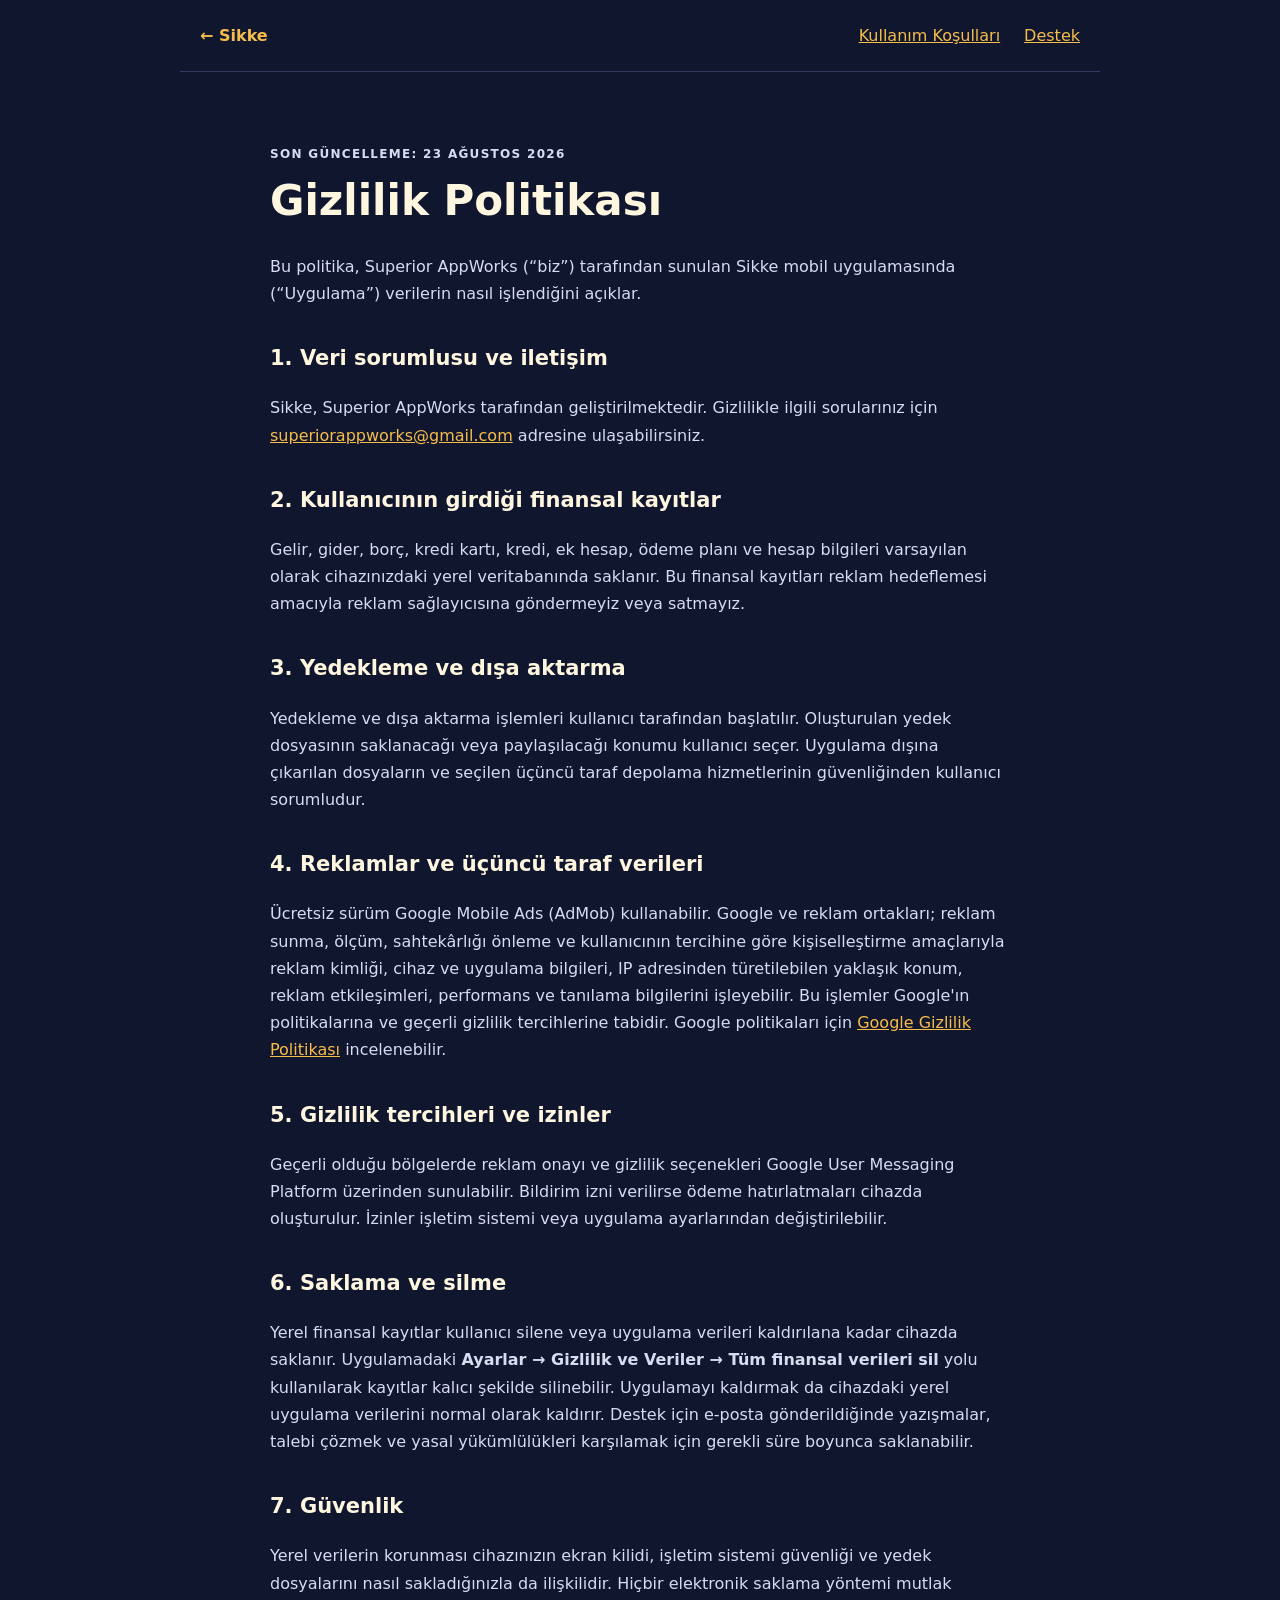
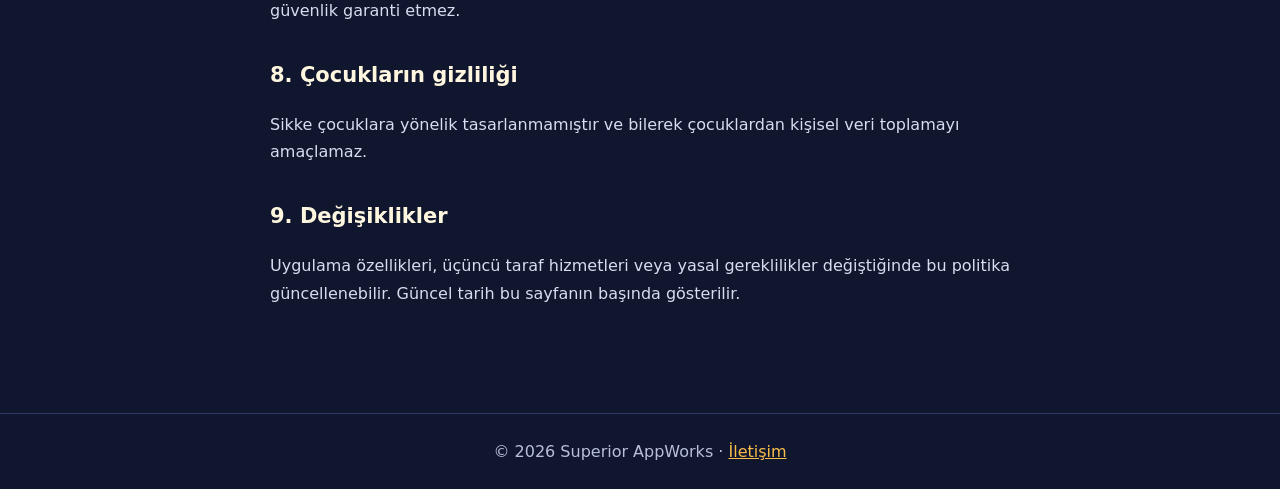
==== privacy.html @ 4087d080 "Add files via upload Sikke yasal ve destek sayfaları eklendi" ====
<!doctype html>
<html lang="tr"><head><meta charset="utf-8"><meta name="viewport" content="width=device-width,initial-scale=1"><title>Sikke Gizlilik Politikası</title><link rel="stylesheet" href="style.css"></head>
<body><nav><a href="index.html">← Sikke</a><a href="terms.html">Kullanım Koşulları</a><a href="support.html">Destek</a></nav>
<main class="document">
  <p class="eyebrow">SON GÜNCELLEME: 23 AĞUSTOS 2026</p><h1>Gizlilik Politikası</h1>
  <p>Bu politika, Superior AppWorks (“biz”) tarafından sunulan Sikke mobil uygulamasında (“Uygulama”) verilerin nasıl işlendiğini açıklar.</p>
  <h2>1. Veri sorumlusu ve iletişim</h2><p>Sikke, Superior AppWorks tarafından geliştirilmektedir. Gizlilikle ilgili sorularınız için <a href="mailto:superiorappworks@gmail.com">superiorappworks@gmail.com</a> adresine ulaşabilirsiniz.</p>
  <h2>2. Kullanıcının girdiği finansal kayıtlar</h2><p>Gelir, gider, borç, kredi kartı, kredi, ek hesap, ödeme planı ve hesap bilgileri varsayılan olarak cihazınızdaki yerel veritabanında saklanır. Bu finansal kayıtları reklam hedeflemesi amacıyla reklam sağlayıcısına göndermeyiz veya satmayız.</p>
  <h2>3. Yedekleme ve dışa aktarma</h2><p>Yedekleme ve dışa aktarma işlemleri kullanıcı tarafından başlatılır. Oluşturulan yedek dosyasının saklanacağı veya paylaşılacağı konumu kullanıcı seçer. Uygulama dışına çıkarılan dosyaların ve seçilen üçüncü taraf depolama hizmetlerinin güvenliğinden kullanıcı sorumludur.</p>
  <h2>4. Reklamlar ve üçüncü taraf verileri</h2><p>Ücretsiz sürüm Google Mobile Ads (AdMob) kullanabilir. Google ve reklam ortakları; reklam sunma, ölçüm, sahtekârlığı önleme ve kullanıcının tercihine göre kişiselleştirme amaçlarıyla reklam kimliği, cihaz ve uygulama bilgileri, IP adresinden türetilebilen yaklaşık konum, reklam etkileşimleri, performans ve tanılama bilgilerini işleyebilir. Bu işlemler Google'ın politikalarına ve geçerli gizlilik tercihlerine tabidir. Google politikaları için <a href="https://policies.google.com/privacy" rel="noopener">Google Gizlilik Politikası</a> incelenebilir.</p>
  <h2>5. Gizlilik tercihleri ve izinler</h2><p>Geçerli olduğu bölgelerde reklam onayı ve gizlilik seçenekleri Google User Messaging Platform üzerinden sunulabilir. Bildirim izni verilirse ödeme hatırlatmaları cihazda oluşturulur. İzinler işletim sistemi veya uygulama ayarlarından değiştirilebilir.</p>
  <h2>6. Saklama ve silme</h2><p>Yerel finansal kayıtlar kullanıcı silene veya uygulama verileri kaldırılana kadar cihazda saklanır. Uygulamadaki <strong>Ayarlar → Gizlilik ve Veriler → Tüm finansal verileri sil</strong> yolu kullanılarak kayıtlar kalıcı şekilde silinebilir. Uygulamayı kaldırmak da cihazdaki yerel uygulama verilerini normal olarak kaldırır. Destek için e-posta gönderildiğinde yazışmalar, talebi çözmek ve yasal yükümlülükleri karşılamak için gerekli süre boyunca saklanabilir.</p>
  <h2>7. Güvenlik</h2><p>Yerel verilerin korunması cihazınızın ekran kilidi, işletim sistemi güvenliği ve yedek dosyalarını nasıl sakladığınızla da ilişkilidir. Hiçbir elektronik saklama yöntemi mutlak güvenlik garanti etmez.</p>
  <h2>8. Çocukların gizliliği</h2><p>Sikke çocuklara yönelik tasarlanmamıştır ve bilerek çocuklardan kişisel veri toplamayı amaçlamaz.</p>
  <h2>9. Değişiklikler</h2><p>Uygulama özellikleri, üçüncü taraf hizmetleri veya yasal gereklilikler değiştiğinde bu politika güncellenebilir. Güncel tarih bu sayfanın başında gösterilir.</p>
</main><footer>© 2026 Superior AppWorks · <a href="support.html">İletişim</a></footer></body></html>
---- style.css ----
:root{--bg:#11162f;--panel:#192142;--gold:#f6bd4b;--cream:#fff6df;--muted:#b8bfd7;--line:#303a62}*{box-sizing:border-box}body{margin:0;background:var(--bg);color:var(--cream);font:16px/1.7 system-ui,-apple-system,"Segoe UI",sans-serif}a{color:var(--gold)}nav{max-width:920px;margin:auto;padding:22px 20px;display:flex;gap:24px;border-bottom:1px solid var(--line)}nav a:first-child{margin-right:auto;text-decoration:none;font-weight:800}.hero{text-align:center;padding:80px 20px 48px;background:radial-gradient(circle at 50% 20%,#263361 0,var(--bg) 55%)}.hero h1{font-size:52px;margin:12px 0 4px}.hero p{color:var(--muted);margin:0}.brand{font-size:12px;font-weight:900;letter-spacing:2px}.coin{width:92px;height:92px;margin:auto;border-radius:50%;display:grid;place-items:center;background:linear-gradient(145deg,#ffe39a,var(--gold));color:var(--bg);font-size:55px;font-weight:900;box-shadow:0 12px 30px #080b1e}.cards{max-width:920px;margin:0 auto;padding:32px 20px 80px;display:grid;grid-template-columns:repeat(3,1fr);gap:18px}.card{display:flex;min-height:190px;flex-direction:column;padding:24px;border:1px solid var(--line);border-radius:22px;background:var(--panel);text-decoration:none;color:var(--cream);transition:.2s}.card:hover{transform:translateY(-3px);border-color:var(--gold)}.card span,.eyebrow{color:var(--gold);font-size:12px;font-weight:900;letter-spacing:1.3px}.card strong{font-size:21px;margin:18px 0 8px}.card small{color:var(--muted)}.document{max-width:780px;margin:0 auto;padding:60px 20px 90px}.document h1{font-size:42px;line-height:1.15;margin:10px 0 28px}.document h2{font-size:21px;margin-top:34px}.document p,.document li{color:#d8dcef}.contact{margin:32px 0;padding:24px;border-radius:20px;background:var(--panel);border:1px solid var(--line);display:flex;flex-direction:column;gap:8px}.contact a{font-size:21px;font-weight:800}.contact small{color:var(--muted)}footer{text-align:center;color:var(--muted);border-top:1px solid var(--line);padding:24px}@media(max-width:720px){.cards{grid-template-columns:1fr}.hero{padding-top:55px}.hero h1{font-size:42px}.document h1{font-size:34px}nav{gap:14px;font-size:13px}}
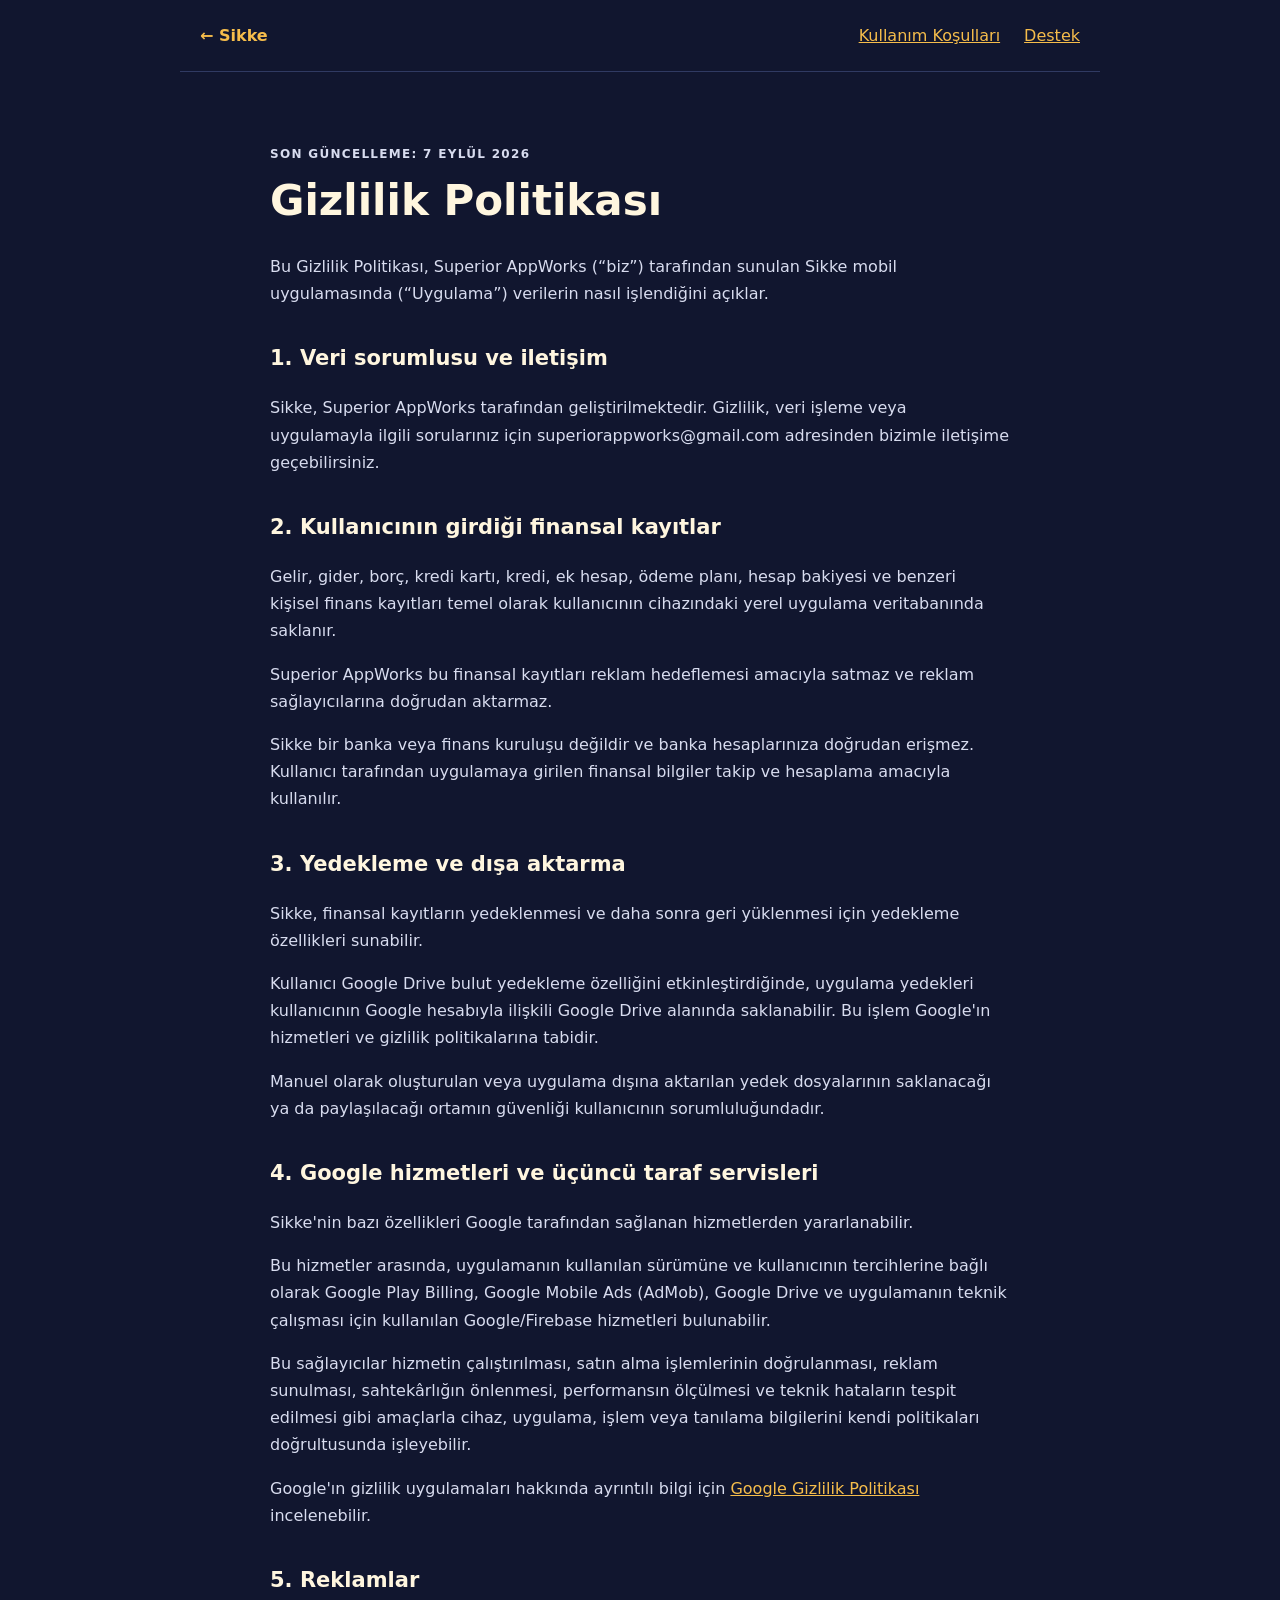
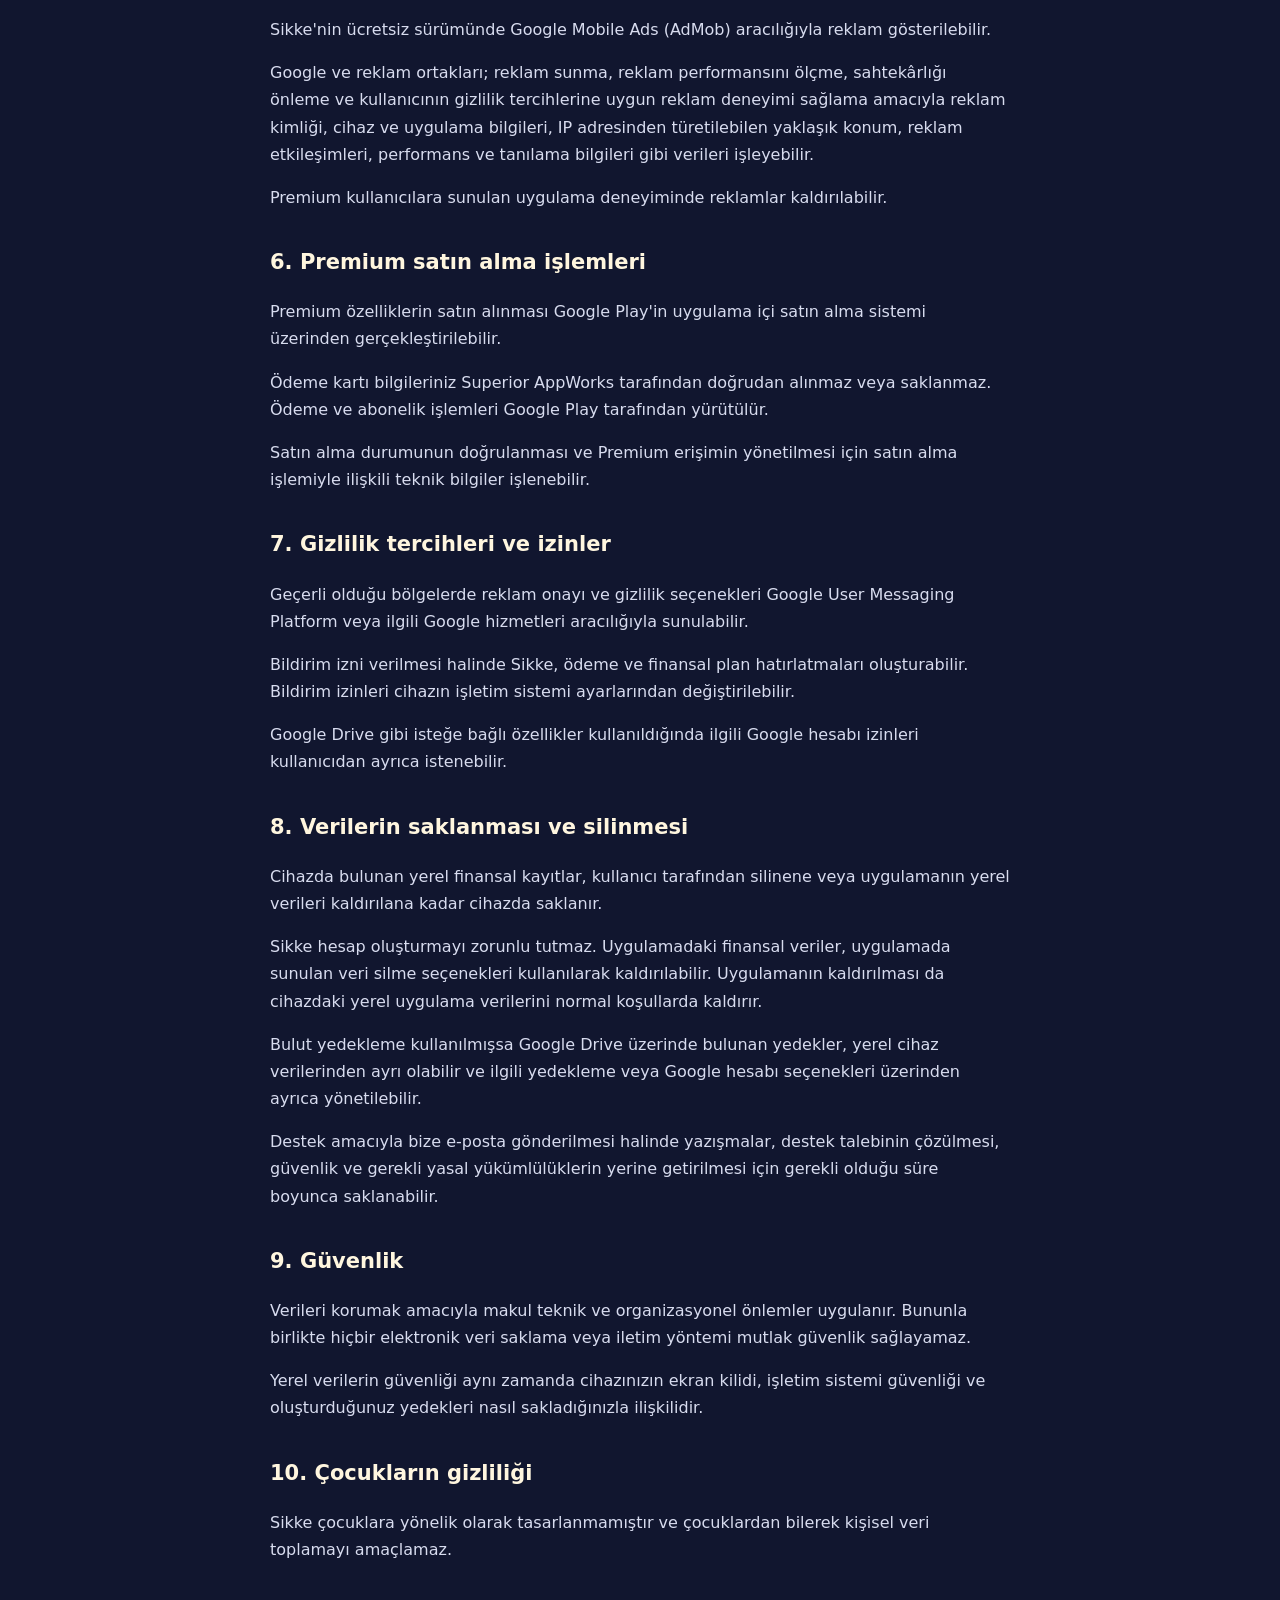
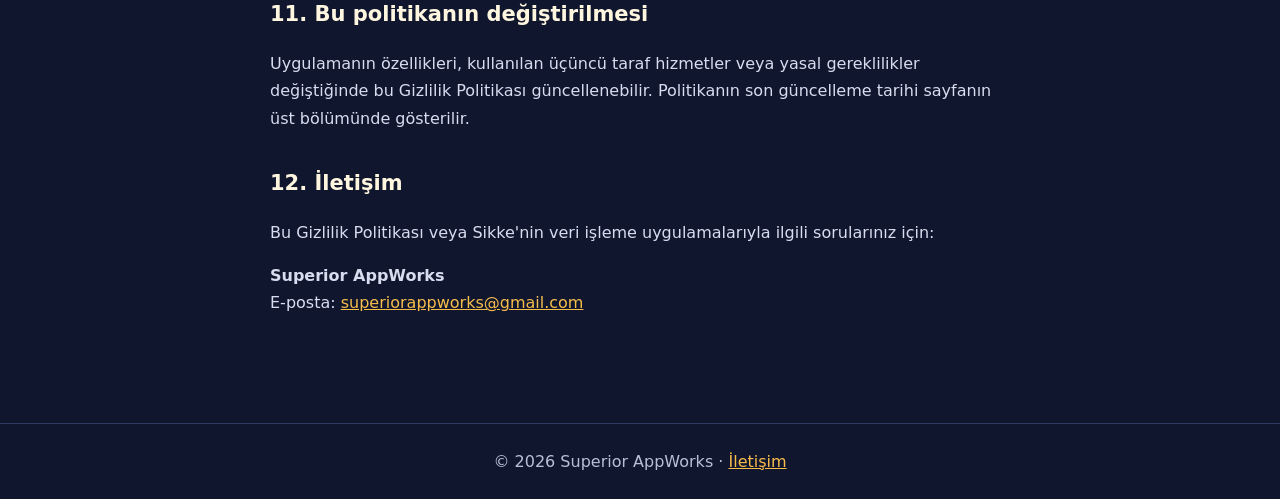
==== commit 058e7598: "Revise privacy policy and update last modified date Updated the privacy policy with new information " ====
--- a/privacy.html
+++ b/privacy.html
@@ -1,16 +1,222 @@
 <!doctype html>
-<html lang="tr"><head><meta charset="utf-8"><meta name="viewport" content="width=device-width,initial-scale=1"><title>Sikke Gizlilik Politikası</title><link rel="stylesheet" href="style.css"></head>
+<html lang="tr">
+  <head>
+    <link rel="icon" type="image/png" href="sikke-icon.png?v=2">
+    <link rel="apple-touch-icon" href="sikke-icon.png?v=2">
+    <meta name="theme-color" content="#11162f"><meta charset="utf-8"><meta name="viewport" content="width=device-width,initial-scale=1"><title>Sikke Gizlilik Politikası</title><link rel="stylesheet" href="style.css">
+  </head>
 <body><nav><a href="index.html">← Sikke</a><a href="terms.html">Kullanım Koşulları</a><a href="support.html">Destek</a></nav>
 <main class="document">
-  <p class="eyebrow">SON GÜNCELLEME: 23 AĞUSTOS 2026</p><h1>Gizlilik Politikası</h1>
-  <p>Bu politika, Superior AppWorks (“biz”) tarafından sunulan Sikke mobil uygulamasında (“Uygulama”) verilerin nasıl işlendiğini açıklar.</p>
-  <h2>1. Veri sorumlusu ve iletişim</h2><p>Sikke, Superior AppWorks tarafından geliştirilmektedir. Gizlilikle ilgili sorularınız için <a href="mailto:superiorappworks@gmail.com">superiorappworks@gmail.com</a> adresine ulaşabilirsiniz.</p>
-  <h2>2. Kullanıcının girdiği finansal kayıtlar</h2><p>Gelir, gider, borç, kredi kartı, kredi, ek hesap, ödeme planı ve hesap bilgileri varsayılan olarak cihazınızdaki yerel veritabanında saklanır. Bu finansal kayıtları reklam hedeflemesi amacıyla reklam sağlayıcısına göndermeyiz veya satmayız.</p>
-  <h2>3. Yedekleme ve dışa aktarma</h2><p>Yedekleme ve dışa aktarma işlemleri kullanıcı tarafından başlatılır. Oluşturulan yedek dosyasının saklanacağı veya paylaşılacağı konumu kullanıcı seçer. Uygulama dışına çıkarılan dosyaların ve seçilen üçüncü taraf depolama hizmetlerinin güvenliğinden kullanıcı sorumludur.</p>
-  <h2>4. Reklamlar ve üçüncü taraf verileri</h2><p>Ücretsiz sürüm Google Mobile Ads (AdMob) kullanabilir. Google ve reklam ortakları; reklam sunma, ölçüm, sahtekârlığı önleme ve kullanıcının tercihine göre kişiselleştirme amaçlarıyla reklam kimliği, cihaz ve uygulama bilgileri, IP adresinden türetilebilen yaklaşık konum, reklam etkileşimleri, performans ve tanılama bilgilerini işleyebilir. Bu işlemler Google'ın politikalarına ve geçerli gizlilik tercihlerine tabidir. Google politikaları için <a href="https://policies.google.com/privacy" rel="noopener">Google Gizlilik Politikası</a> incelenebilir.</p>
-  <h2>5. Gizlilik tercihleri ve izinler</h2><p>Geçerli olduğu bölgelerde reklam onayı ve gizlilik seçenekleri Google User Messaging Platform üzerinden sunulabilir. Bildirim izni verilirse ödeme hatırlatmaları cihazda oluşturulur. İzinler işletim sistemi veya uygulama ayarlarından değiştirilebilir.</p>
-  <h2>6. Saklama ve silme</h2><p>Yerel finansal kayıtlar kullanıcı silene veya uygulama verileri kaldırılana kadar cihazda saklanır. Uygulamadaki <strong>Ayarlar → Gizlilik ve Veriler → Tüm finansal verileri sil</strong> yolu kullanılarak kayıtlar kalıcı şekilde silinebilir. Uygulamayı kaldırmak da cihazdaki yerel uygulama verilerini normal olarak kaldırır. Destek için e-posta gönderildiğinde yazışmalar, talebi çözmek ve yasal yükümlülükleri karşılamak için gerekli süre boyunca saklanabilir.</p>
-  <h2>7. Güvenlik</h2><p>Yerel verilerin korunması cihazınızın ekran kilidi, işletim sistemi güvenliği ve yedek dosyalarını nasıl sakladığınızla da ilişkilidir. Hiçbir elektronik saklama yöntemi mutlak güvenlik garanti etmez.</p>
-  <h2>8. Çocukların gizliliği</h2><p>Sikke çocuklara yönelik tasarlanmamıştır ve bilerek çocuklardan kişisel veri toplamayı amaçlamaz.</p>
-  <h2>9. Değişiklikler</h2><p>Uygulama özellikleri, üçüncü taraf hizmetleri veya yasal gereklilikler değiştiğinde bu politika güncellenebilir. Güncel tarih bu sayfanın başında gösterilir.</p>
+  <p class="eyebrow">SON GÜNCELLEME: 7 EYLÜL 2026</p>
+
+<h1>Gizlilik Politikası</h1>
+
+<p>
+Bu Gizlilik Politikası, Superior AppWorks (“biz”) tarafından sunulan
+Sikke mobil uygulamasında (“Uygulama”) verilerin nasıl işlendiğini açıklar.
+</p>
+
+<h2>1. Veri sorumlusu ve iletişim</h2>
+
+<p>
+Sikke, Superior AppWorks tarafından geliştirilmektedir.
+Gizlilik, veri işleme veya uygulamayla ilgili sorularınız için
+superiorappworks@gmail.com adresinden bizimle iletişime geçebilirsiniz.
+</p>
+
+<h2>2. Kullanıcının girdiği finansal kayıtlar</h2>
+
+<p>
+Gelir, gider, borç, kredi kartı, kredi, ek hesap, ödeme planı,
+hesap bakiyesi ve benzeri kişisel finans kayıtları temel olarak
+kullanıcının cihazındaki yerel uygulama veritabanında saklanır.
+</p>
+
+<p>
+Superior AppWorks bu finansal kayıtları reklam hedeflemesi amacıyla
+satmaz ve reklam sağlayıcılarına doğrudan aktarmaz.
+</p>
+
+<p>
+Sikke bir banka veya finans kuruluşu değildir ve banka hesaplarınıza
+doğrudan erişmez. Kullanıcı tarafından uygulamaya girilen finansal
+bilgiler takip ve hesaplama amacıyla kullanılır.
+</p>
+
+<h2>3. Yedekleme ve dışa aktarma</h2>
+
+<p>
+Sikke, finansal kayıtların yedeklenmesi ve daha sonra geri yüklenmesi
+için yedekleme özellikleri sunabilir.
+</p>
+
+<p>
+Kullanıcı Google Drive bulut yedekleme özelliğini etkinleştirdiğinde,
+uygulama yedekleri kullanıcının Google hesabıyla ilişkili Google Drive
+alanında saklanabilir. Bu işlem Google'ın hizmetleri ve gizlilik
+politikalarına tabidir.
+</p>
+
+<p>
+Manuel olarak oluşturulan veya uygulama dışına aktarılan yedek
+dosyalarının saklanacağı ya da paylaşılacağı ortamın güvenliği
+kullanıcının sorumluluğundadır.
+</p>
+
+<h2>4. Google hizmetleri ve üçüncü taraf servisleri</h2>
+
+<p>
+Sikke'nin bazı özellikleri Google tarafından sağlanan hizmetlerden
+yararlanabilir.
+</p>
+
+<p>
+Bu hizmetler arasında, uygulamanın kullanılan sürümüne ve kullanıcının
+tercihlerine bağlı olarak Google Play Billing, Google Mobile Ads
+(AdMob), Google Drive ve uygulamanın teknik çalışması için kullanılan
+Google/Firebase hizmetleri bulunabilir.
+</p>
+
+<p>
+Bu sağlayıcılar hizmetin çalıştırılması, satın alma işlemlerinin
+doğrulanması, reklam sunulması, sahtekârlığın önlenmesi, performansın
+ölçülmesi ve teknik hataların tespit edilmesi gibi amaçlarla cihaz,
+uygulama, işlem veya tanılama bilgilerini kendi politikaları
+doğrultusunda işleyebilir.
+</p>
+
+<p>
+Google'ın gizlilik uygulamaları hakkında ayrıntılı bilgi için
+<a href="https://policies.google.com/privacy" target="_blank"
+rel="noopener noreferrer">Google Gizlilik Politikası</a>
+incelenebilir.
+</p>
+
+<h2>5. Reklamlar</h2>
+
+<p>
+Sikke'nin ücretsiz sürümünde Google Mobile Ads (AdMob) aracılığıyla
+reklam gösterilebilir.
+</p>
+
+<p>
+Google ve reklam ortakları; reklam sunma, reklam performansını ölçme,
+sahtekârlığı önleme ve kullanıcının gizlilik tercihlerine uygun reklam
+deneyimi sağlama amacıyla reklam kimliği, cihaz ve uygulama bilgileri,
+IP adresinden türetilebilen yaklaşık konum, reklam etkileşimleri,
+performans ve tanılama bilgileri gibi verileri işleyebilir.
+</p>
+
+<p>
+Premium kullanıcılara sunulan uygulama deneyiminde reklamlar
+kaldırılabilir.
+</p>
+
+<h2>6. Premium satın alma işlemleri</h2>
+
+<p>
+Premium özelliklerin satın alınması Google Play'in uygulama içi satın
+alma sistemi üzerinden gerçekleştirilebilir.
+</p>
+
+<p>
+Ödeme kartı bilgileriniz Superior AppWorks tarafından doğrudan
+alınmaz veya saklanmaz. Ödeme ve abonelik işlemleri Google Play
+tarafından yürütülür.
+</p>
+
+<p>
+Satın alma durumunun doğrulanması ve Premium erişimin yönetilmesi için
+satın alma işlemiyle ilişkili teknik bilgiler işlenebilir.
+</p>
+
+<h2>7. Gizlilik tercihleri ve izinler</h2>
+
+<p>
+Geçerli olduğu bölgelerde reklam onayı ve gizlilik seçenekleri
+Google User Messaging Platform veya ilgili Google hizmetleri
+aracılığıyla sunulabilir.
+</p>
+
+<p>
+Bildirim izni verilmesi halinde Sikke, ödeme ve finansal plan
+hatırlatmaları oluşturabilir. Bildirim izinleri cihazın işletim sistemi
+ayarlarından değiştirilebilir.
+</p>
+
+<p>
+Google Drive gibi isteğe bağlı özellikler kullanıldığında ilgili
+Google hesabı izinleri kullanıcıdan ayrıca istenebilir.
+</p>
+
+<h2>8. Verilerin saklanması ve silinmesi</h2>
+
+<p>
+Cihazda bulunan yerel finansal kayıtlar, kullanıcı tarafından
+silinene veya uygulamanın yerel verileri kaldırılana kadar cihazda
+saklanır.
+</p>
+
+<p>
+Sikke hesap oluşturmayı zorunlu tutmaz. Uygulamadaki finansal veriler,
+uygulamada sunulan veri silme seçenekleri kullanılarak kaldırılabilir.
+Uygulamanın kaldırılması da cihazdaki yerel uygulama verilerini
+normal koşullarda kaldırır.
+</p>
+
+<p>
+Bulut yedekleme kullanılmışsa Google Drive üzerinde bulunan yedekler,
+yerel cihaz verilerinden ayrı olabilir ve ilgili yedekleme veya Google
+hesabı seçenekleri üzerinden ayrıca yönetilebilir.
+</p>
+
+<p>
+Destek amacıyla bize e-posta gönderilmesi halinde yazışmalar, destek
+talebinin çözülmesi, güvenlik ve gerekli yasal yükümlülüklerin yerine
+getirilmesi için gerekli olduğu süre boyunca saklanabilir.
+</p>
+
+<h2>9. Güvenlik</h2>
+
+<p>
+Verileri korumak amacıyla makul teknik ve organizasyonel önlemler
+uygulanır. Bununla birlikte hiçbir elektronik veri saklama veya
+iletim yöntemi mutlak güvenlik sağlayamaz.
+</p>
+
+<p>
+Yerel verilerin güvenliği aynı zamanda cihazınızın ekran kilidi,
+işletim sistemi güvenliği ve oluşturduğunuz yedekleri nasıl
+sakladığınızla ilişkilidir.
+</p>
+
+<h2>10. Çocukların gizliliği</h2>
+
+<p>
+Sikke çocuklara yönelik olarak tasarlanmamıştır ve çocuklardan bilerek
+kişisel veri toplamayı amaçlamaz.
+</p>
+
+<h2>11. Bu politikanın değiştirilmesi</h2>
+
+<p>
+Uygulamanın özellikleri, kullanılan üçüncü taraf hizmetler veya yasal
+gereklilikler değiştiğinde bu Gizlilik Politikası güncellenebilir.
+Politikanın son güncelleme tarihi sayfanın üst bölümünde gösterilir.
+</p>
+
+<h2>12. İletişim</h2>
+
+<p>
+Bu Gizlilik Politikası veya Sikke'nin veri işleme uygulamalarıyla
+ilgili sorularınız için:
+</p>
+
+<p>
+<strong>Superior AppWorks</strong><br>
+E-posta:
+<a href="mailto:superiorappworks@gmail.com">
+superiorappworks@gmail.com
+</a>
+</p>
 </main><footer>© 2026 Superior AppWorks · <a href="support.html">İletişim</a></footer></body></html>
--- a/style.css
+++ b/style.css
@@ -1 +1,59 @@
-:root{--bg:#11162f;--panel:#192142;--gold:#f6bd4b;--cream:#fff6df;--muted:#b8bfd7;--line:#303a62}*{box-sizing:border-box}body{margin:0;background:var(--bg);color:var(--cream);font:16px/1.7 system-ui,-apple-system,"Segoe UI",sans-serif}a{color:var(--gold)}nav{max-width:920px;margin:auto;padding:22px 20px;display:flex;gap:24px;border-bottom:1px solid var(--line)}nav a:first-child{margin-right:auto;text-decoration:none;font-weight:800}.hero{text-align:center;padding:80px 20px 48px;background:radial-gradient(circle at 50% 20%,#263361 0,var(--bg) 55%)}.hero h1{font-size:52px;margin:12px 0 4px}.hero p{color:var(--muted);margin:0}.brand{font-size:12px;font-weight:900;letter-spacing:2px}.coin{width:92px;height:92px;margin:auto;border-radius:50%;display:grid;place-items:center;background:linear-gradient(145deg,#ffe39a,var(--gold));color:var(--bg);font-size:55px;font-weight:900;box-shadow:0 12px 30px #080b1e}.cards{max-width:920px;margin:0 auto;padding:32px 20px 80px;display:grid;grid-template-columns:repeat(3,1fr);gap:18px}.card{display:flex;min-height:190px;flex-direction:column;padding:24px;border:1px solid var(--line);border-radius:22px;background:var(--panel);text-decoration:none;color:var(--cream);transition:.2s}.card:hover{transform:translateY(-3px);border-color:var(--gold)}.card span,.eyebrow{color:var(--gold);font-size:12px;font-weight:900;letter-spacing:1.3px}.card strong{font-size:21px;margin:18px 0 8px}.card small{color:var(--muted)}.document{max-width:780px;margin:0 auto;padding:60px 20px 90px}.document h1{font-size:42px;line-height:1.15;margin:10px 0 28px}.document h2{font-size:21px;margin-top:34px}.document p,.document li{color:#d8dcef}.contact{margin:32px 0;padding:24px;border-radius:20px;background:var(--panel);border:1px solid var(--line);display:flex;flex-direction:column;gap:8px}.contact a{font-size:21px;font-weight:800}.contact small{color:var(--muted)}footer{text-align:center;color:var(--muted);border-top:1px solid var(--line);padding:24px}@media(max-width:720px){.cards{grid-template-columns:1fr}.hero{padding-top:55px}.hero h1{font-size:42px}.document h1{font-size:34px}nav{gap:14px;font-size:13px}}
+:root{--bg:#11162f;--panel:#192142;--gold:#f6bd4b;--cream:#fff6df;--muted:#b8bfd7;--line:#303a62}*{box-sizing:border-box}body{margin:0;background:var(--bg);color:var(--cream);font:16px/1.7 system-ui,-apple-system,"Segoe UI",sans-serif}a{color:var(--gold)}nav{max-width:920px;margin:auto;padding:22px 20px;display:flex;gap:24px;border-bottom:1px solid var(--line)}nav a:first-child{margin-right:auto;text-decoration:none;font-weight:800}.hero{text-align:center;padding:80px 20px 48px;background:radial-gradient(circle at 50% 20%,#263361 0,var(--bg) 55%)}.hero h1{font-size:52px;margin:12px 0 4px}.hero p{color:var(--muted);margin:0}.brand{font-size:12px;font-weight:900;letter-spacing:2px}.cards{max-width:920px;margin:0 auto;padding:32px 20px 80px;display:grid;grid-template-columns:repeat(3,1fr);gap:18px}.card{display:flex;min-height:190px;flex-direction:column;padding:24px;border:1px solid var(--line);border-radius:22px;background:var(--panel);text-decoration:none;color:var(--cream);transition:.2s}.card:hover{transform:translateY(-3px);border-color:var(--gold)}.card span,.eyebrow{color:var(--gold);font-size:12px;font-weight:900;letter-spacing:1.3px}.card strong{font-size:21px;margin:18px 0 8px}.card small{color:var(--muted)}.document{max-width:780px;margin:0 auto;padding:60px 20px 90px}.document h1{font-size:42px;line-height:1.15;margin:10px 0 28px}.document h2{font-size:21px;margin-top:34px}.document p,.document li{color:#d8dcef}.contact{margin:32px 0;padding:24px;border-radius:20px;background:var(--panel);border:1px solid var(--line);display:flex;flex-direction:column;gap:8px}.contact a{font-size:21px;font-weight:800}.contact small{color:var(--muted)}footer{text-align:center;color:var(--muted);border-top:1px solid var(--line);padding:24px}@media(max-width:720px){.cards{grid-template-columns:1fr}.hero{padding-top:55px}.hero h1{font-size:42px}.document h1{font-size:34px}nav{gap:14px;font-size:13px}}
+.hero-icon {
+  width: 150px;
+  height: 150px;
+  object-fit: contain;
+  display: block;
+  margin: 0 auto 18px;
+  border-radius: 30px;
+  box-shadow:
+    0 18px 45px rgba(0,0,0,.35),
+    0 0 45px rgba(246,189,75,.08);
+}
+
+.hero .brand {
+  color: #ffffff;
+  font-size: 12px;
+  font-weight: 900;
+  letter-spacing: 3px;
+  margin: 0 0 14px;
+  opacity: .92;
+}
+
+.hero h1 {
+  color: #ffffff;
+  font-size: 56px;
+  line-height: 1.05;
+  margin: 8px 0 10px;
+  font-weight: 850;
+  letter-spacing: -1px;
+}
+
+.hero .hero-title {
+  color: #ffffff;
+  font-size: 20px;
+  font-weight: 650;
+  margin: 0 0 8px;
+}
+
+.hero .hero-description {
+  color: #d8dcef;
+  font-size: 16px;
+  margin: 0;
+}
+
+@media(max-width:720px) {
+  .hero-icon {
+    width: 120px;
+    height: 120px;
+    border-radius: 25px;
+  }
+
+  .hero h1 {
+    font-size: 44px;
+  }
+
+  .hero .hero-title {
+    font-size: 18px;
+  }
+}
